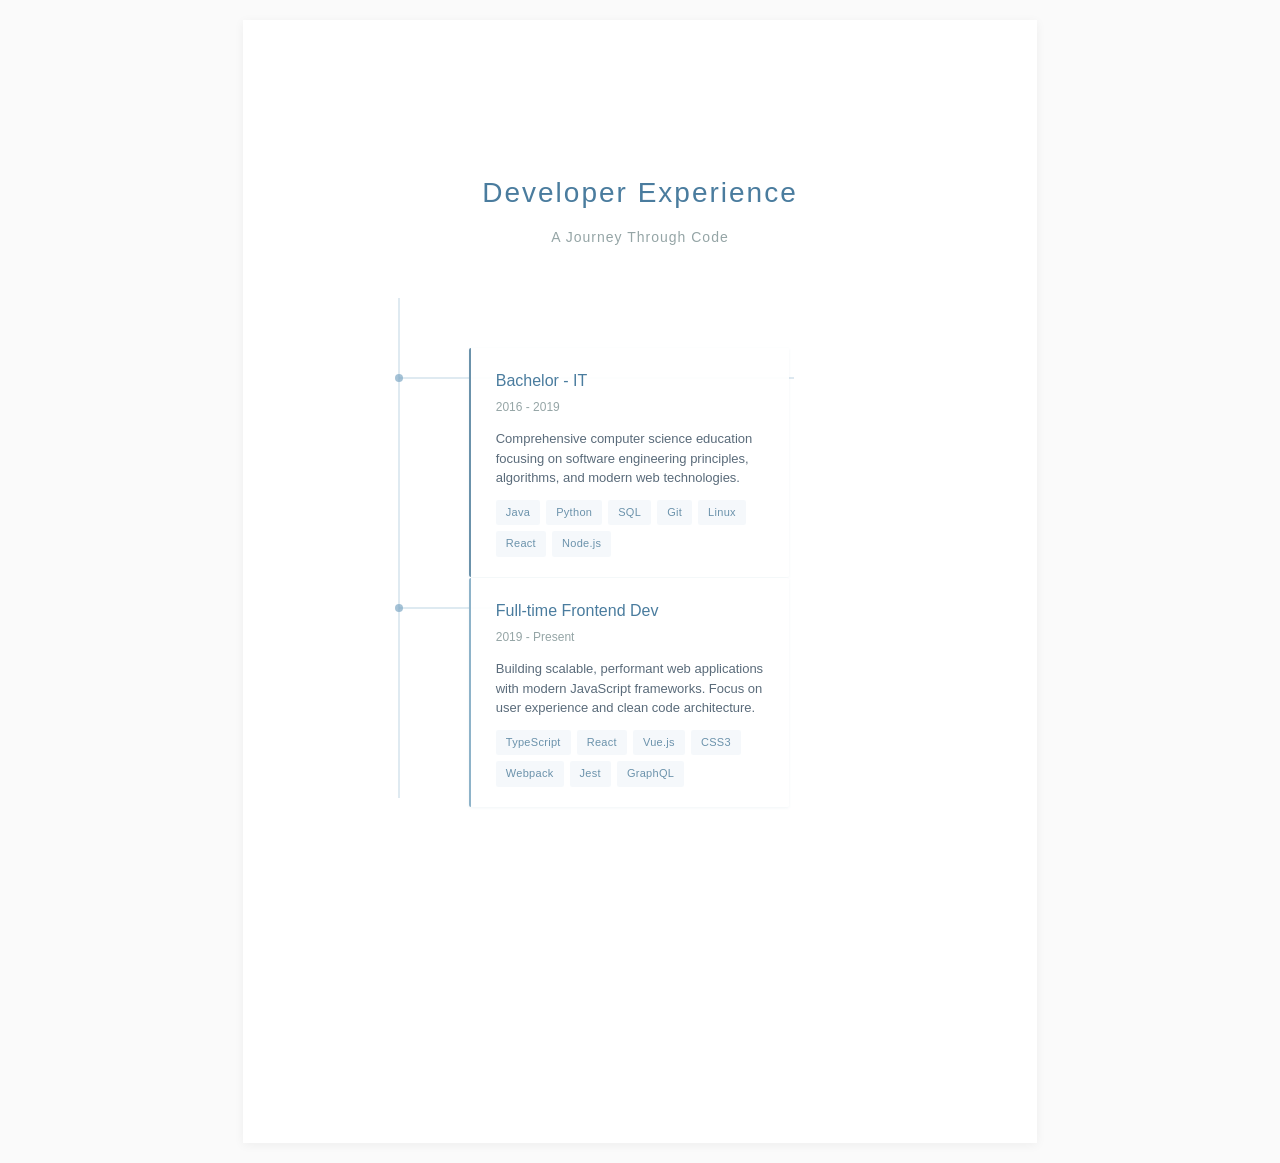
==== resume-tree-viz/index.html @ 963a5c4f "Add minimal resume experience tree visualization Co-authored-by: verstraete-jonatan <138657778+verst" ====
<!DOCTYPE html>
<html lang="en">
<head>
    <meta charset="UTF-8">
    <meta name="viewport" content="width=device-width, initial-scale=1.0">
    <title>Experience Timeline</title>
    <link rel="stylesheet" href="styles.css">
</head>
<body>
    <div class="page-container">
        <div class="resume-content">
            <header class="header">
                <h1>Developer Experience</h1>
                <p class="subtitle">A Journey Through Code</p>
            </header>
            
            <div class="timeline-container">
                <svg class="tree-canvas" id="treeCanvas"></svg>
                <div class="experiences" id="experiences"></div>
            </div>
        </div>
    </div>
    
    <script src="script.js"></script>
</body>
</html>
---- resume-tree-viz/styles.css ----
* {
    margin: 0;
    padding: 0;
    box-sizing: border-box;
}

body {
    font-family: 'Segoe UI', Tahoma, Geneva, Verdana, sans-serif;
    background: #fafafa;
    color: #2c3e50;
    line-height: 1.6;
}

.page-container {
    width: 210mm; /* A4 width */
    min-height: 297mm; /* A4 height */
    margin: 20px auto;
    padding: 40mm 20mm;
    background: white;
    box-shadow: 0 2px 10px rgba(0, 0, 0, 0.05);
}

.resume-content {
    width: 100%;
    height: 100%;
}

.header {
    text-align: center;
    margin-bottom: 50px;
}

.header h1 {
    font-size: 28px;
    font-weight: 300;
    color: #4a7c9e;
    letter-spacing: 2px;
    margin-bottom: 10px;
}

.subtitle {
    font-size: 14px;
    color: #95a5a6;
    font-weight: 300;
    letter-spacing: 1px;
}

.timeline-container {
    position: relative;
    width: 100%;
    min-height: 500px;
}

.tree-canvas {
    position: absolute;
    top: 0;
    left: 0;
    width: 100%;
    height: 100%;
    z-index: 1;
    pointer-events: none;
}

.experiences {
    position: relative;
    z-index: 2;
}

.experience-node {
    position: absolute;
    background: rgba(255, 255, 255, 0.95);
    padding: 20px 25px;
    border-radius: 2px;
    box-shadow: 0 1px 3px rgba(74, 124, 158, 0.08);
    border-left: 2px solid #7fa8c4;
    max-width: 320px;
    transition: all 0.3s ease;
}

.experience-node:hover {
    box-shadow: 0 2px 8px rgba(74, 124, 158, 0.15);
    transform: translateY(-2px);
}

.experience-node.branch-education {
    border-left-color: #6b92ab;
}

.experience-node.branch-professional {
    border-left-color: #8eb3c9;
}

.node-header {
    margin-bottom: 12px;
}

.node-title {
    font-size: 16px;
    font-weight: 500;
    color: #4a7c9e;
    margin-bottom: 4px;
}

.node-year {
    font-size: 12px;
    color: #95a5a6;
    font-weight: 300;
}

.node-description {
    font-size: 13px;
    color: #5a6b7a;
    margin-bottom: 12px;
    line-height: 1.5;
}

.node-stack {
    display: flex;
    flex-wrap: wrap;
    gap: 6px;
}

.stack-tag {
    font-size: 11px;
    padding: 4px 10px;
    background: rgba(127, 168, 196, 0.08);
    color: #6b92ab;
    border-radius: 2px;
    font-weight: 400;
    letter-spacing: 0.3px;
}

/* SVG line styles */
.tree-line {
    stroke: #b8d0e0;
    stroke-width: 1.5;
    fill: none;
    opacity: 0.6;
}

.tree-line-fade {
    stroke: #d5e3ed;
    stroke-width: 1;
    fill: none;
    opacity: 0.4;
}

.tree-node-dot {
    fill: #7fa8c4;
    opacity: 0.7;
}

/* Print styles for A4 */
@media print {
    body {
        background: white;
    }
    
    .page-container {
        margin: 0;
        box-shadow: none;
        width: 210mm;
        height: 297mm;
    }
}

/* Responsive for smaller screens */
@media screen and (max-width: 800px) {
    .page-container {
        width: 100%;
        min-height: auto;
        margin: 0;
        padding: 20px;
    }
    
    .experience-node {
        max-width: 280px;
    }
}
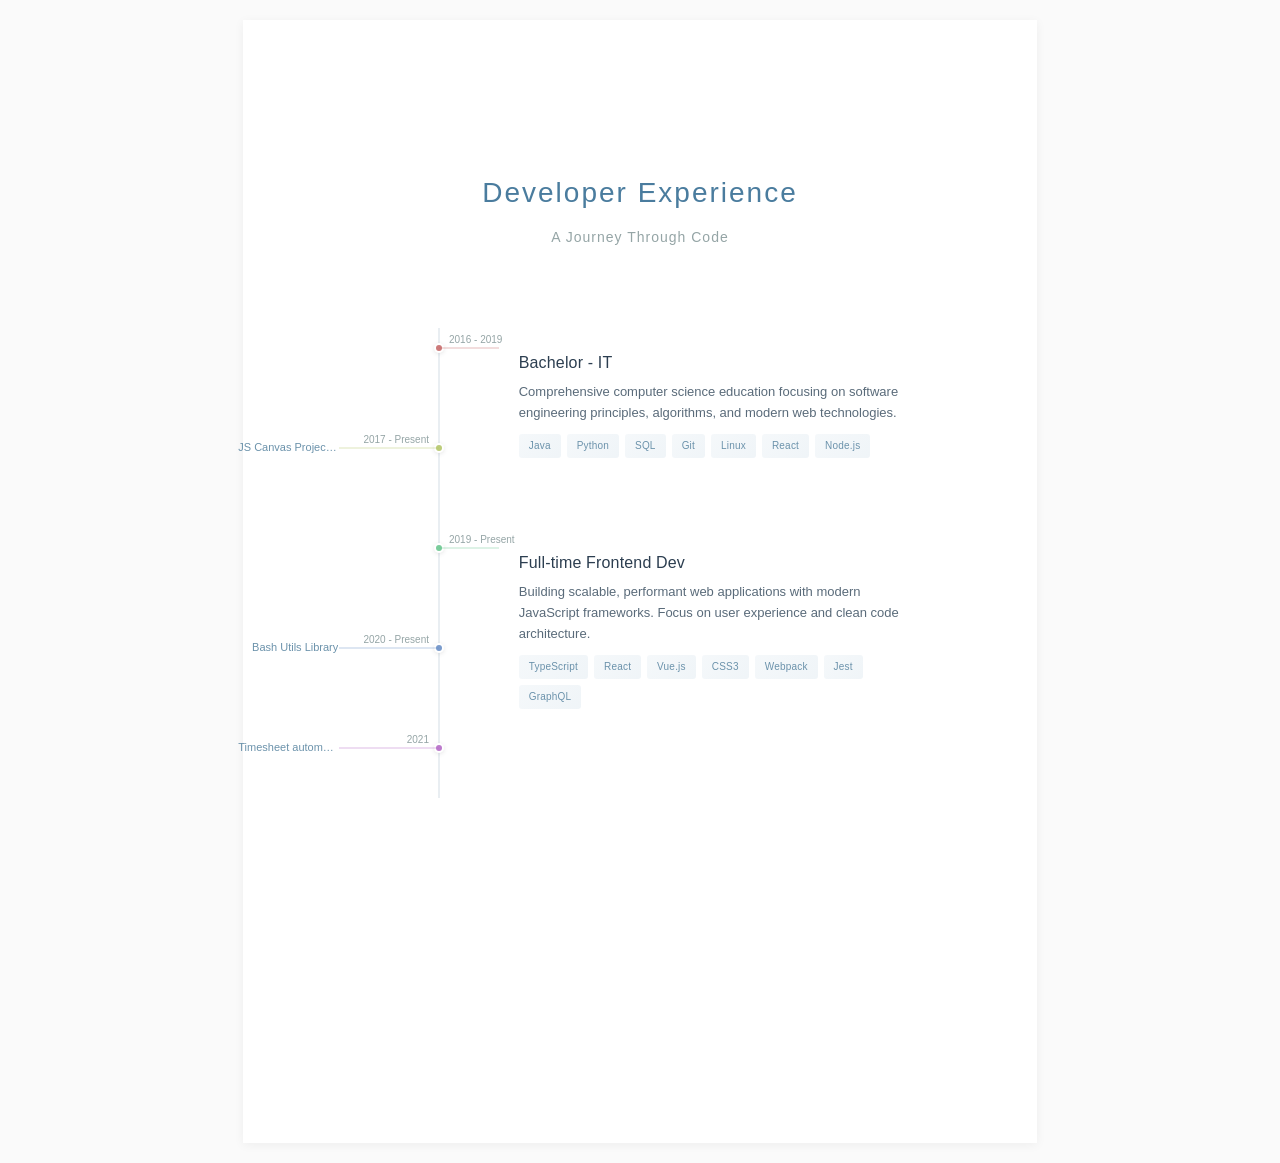
==== commit 3f81ef26: "Redesign: left-aligned with dates on SVG line, flowing content, separate config Co-authored-by: vers" ====
--- a/resume-tree-viz/index.html
+++ b/resume-tree-viz/index.html
@@ -21,6 +21,7 @@
         </div>
     </div>
     
+    <script src="timeline-data.js"></script>
     <script src="script.js"></script>
 </body>
 </html>
--- a/resume-tree-viz/styles.css
+++ b/resume-tree-viz/styles.css
@@ -48,7 +48,8 @@
 .timeline-container {
     position: relative;
     width: 100%;
-    min-height: 500px;
+    min-height: 600px;
+    padding-left: 20px;
 }
 
 .tree-canvas {
@@ -66,88 +67,71 @@
     z-index: 2;
 }
 
-.experience-node {
+/* Event content - flowing with rest of content, no cards */
+.event-content {
     position: absolute;
-    background: rgba(255, 255, 255, 0.95);
-    padding: 20px 25px;
-    border-radius: 2px;
-    box-shadow: 0 1px 3px rgba(74, 124, 158, 0.08);
-    border-left: 2px solid #7fa8c4;
-    max-width: 320px;
-    transition: all 0.3s ease;
+    max-width: 400px;
 }
 
-.experience-node:hover {
-    box-shadow: 0 2px 8px rgba(74, 124, 158, 0.15);
-    transform: translateY(-2px);
+/* Right side - main content */
+.event-right {
+    padding-top: 5px;
 }
 
-.experience-node.branch-education {
-    border-left-color: #6b92ab;
+.event-title {
+    font-size: 16px;
+    font-weight: 500;
+    color: #2c3e50;
+    margin: 0 0 8px 0;
+    letter-spacing: 0.01em;
+    line-height: 1.3;
 }
 
-.experience-node.branch-professional {
-    border-left-color: #8eb3c9;
+.event-description {
+    font-size: 13px;
+    color: #5a6b7a;
+    line-height: 1.6;
+    margin: 8px 0 10px 0;
 }
 
-.node-header {
-    margin-bottom: 12px;
-}
-
-.node-title {
-    font-size: 16px;
-    font-weight: 500;
-    color: #4a7c9e;
-    margin-bottom: 4px;
-}
-
-.node-year {
-    font-size: 12px;
-    color: #95a5a6;
-    font-weight: 300;
-}
-
-.node-description {
-    font-size: 13px;
-    color: #5a6b7a;
-    margin-bottom: 12px;
-    line-height: 1.5;
-}
-
-.node-stack {
+.event-stack {
     display: flex;
     flex-wrap: wrap;
     gap: 6px;
+    margin-top: 10px;
 }
 
-.stack-tag {
-    font-size: 11px;
+.tech-tag {
+    font-size: 10px;
     padding: 4px 10px;
-    background: rgba(127, 168, 196, 0.08);
+    background: linear-gradient(135deg, rgba(127, 168, 196, 0.08) 0%, rgba(127, 168, 196, 0.12) 100%);
     color: #6b92ab;
-    border-radius: 2px;
+    border-radius: 3px;
     font-weight: 400;
-    letter-spacing: 0.3px;
+    letter-spacing: 0.02em;
+    transition: background 0.2s ease;
 }
 
-/* SVG line styles */
-.tree-line {
-    stroke: #b8d0e0;
-    stroke-width: 1.5;
-    fill: none;
-    opacity: 0.6;
+.tech-tag:hover {
+    background: linear-gradient(135deg, rgba(127, 168, 196, 0.12) 0%, rgba(127, 168, 196, 0.16) 100%);
 }
 
-.tree-line-fade {
-    stroke: #d5e3ed;
-    stroke-width: 1;
-    fill: none;
-    opacity: 0.4;
+/* Left side - small events */
+.event-left {
+    max-width: 100px;
+    white-space: nowrap;
+    text-align: right;
 }
 
-.tree-node-dot {
-    fill: #7fa8c4;
-    opacity: 0.7;
+.event-title-small {
+    font-size: 11px;
+    font-weight: 400;
+    color: #6b92ab;
+    margin: 0;
+    line-height: 1.3;
+    white-space: nowrap;
+    overflow: hidden;
+    text-overflow: ellipsis;
 }
 
 /* Print styles for A4 */
@@ -173,7 +157,11 @@
         padding: 20px;
     }
     
-    .experience-node {
+    .full-card {
         max-width: 280px;
     }
+    
+    .simple-card {
+        max-width: 180px;
+    }
 }
